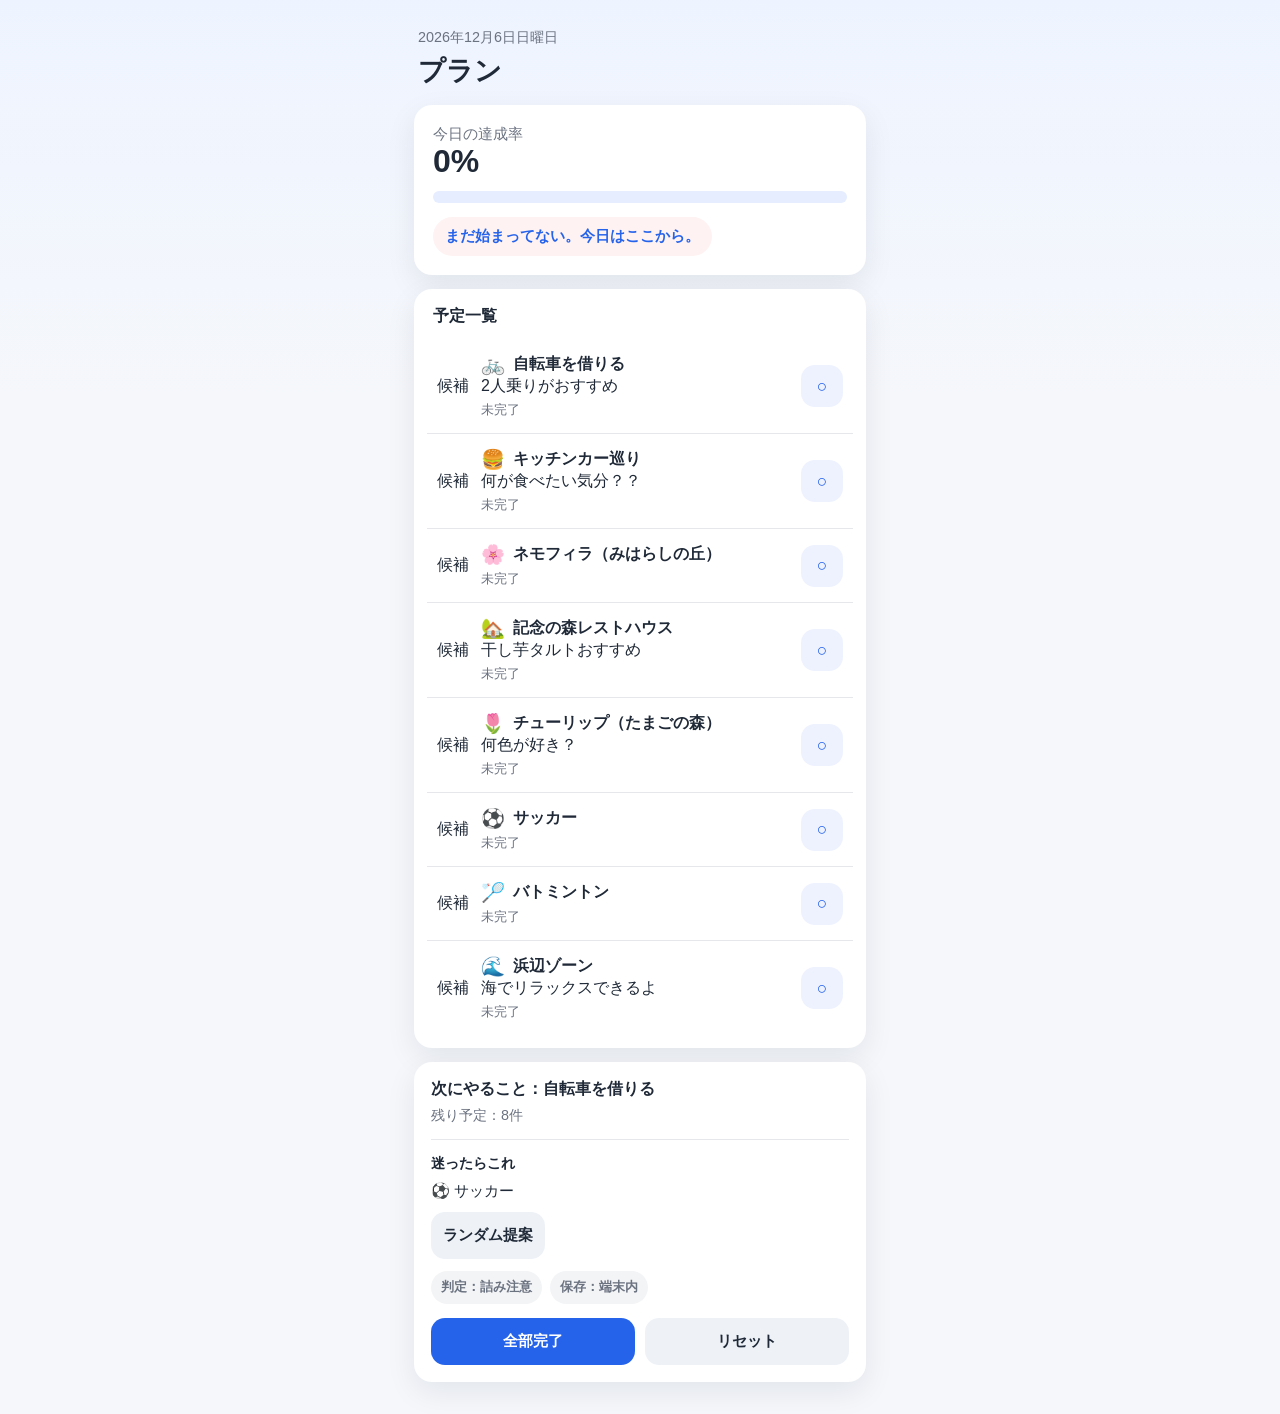
==== index.html @ eedf445a "first commit" ====
<!DOCTYPE html>
<html lang="ja">
  <head>
    <meta charset="UTF-8" />
    <meta
      name="viewport"
      content="width=device-width, initial-scale=1.0, viewport-fit=cover"
    />
    <title>ひたち海浜プラン</title>
    <link rel="stylesheet" href="style.css" />
  </head>
  <body>
    <main class="app">
      <header class="header">
        <div class="date" id="todayLabel"></div>
        <h1 class="title">プラン</h1>
      </header>

      <section class="hero">
        <div class="progress-row">
          <div>
            <div class="progress-label">今日の達成率</div>
            <div class="progress-value" id="progressText">0%</div>
          </div>
        </div>

        <div class="progress-track">
          <div class="progress-bar" id="progressBar"></div>
        </div>

        <div class="status" id="statusMessage">
          まだ始まってない。今日はここから。
        </div>
      </section>

      <section class="task-list">
        <h2 class="section-title">予定一覧</h2>
        <div id="taskContainer"></div>
      </section>

      <section class="footer-card">
        <div class="next-task" id="nextTask">次にやること：読み込み中</div>
        <div class="footer-sub" id="remainingText">実行した件数：0件</div>

        <div class="random-box">
          <div class="random-title">迷ったらこれ</div>
          <div class="random-task" id="randomTask">まだ候補がないよ</div>
          <button class="btn secondary" id="randomBtn">ランダム提案</button>
        </div>

        <div class="badge-row">
          <div class="badge" id="lateBadge">判定：様子見</div>
          <div class="badge">保存：端末内</div>
        </div>

        <div class="actions">
          <button class="btn primary" id="markAllDoneBtn">全部完了</button>
          <button class="btn secondary" id="resetBtn">リセット</button>
        </div>
      </section>
    </main>

    <script src="script.js"></script>
  </body>
</html>
---- style.css ----
:root {
  --bg: #f5f7fb;
  --card: #ffffff;
  --text: #1f2937;
  --sub: #6b7280;
  --line: #e5e7eb;
  --accent: #2563eb;
  --good: #16a34a;
  --warn: #f59e0b;
  --bad: #dc2626;
  --shadow: 0 10px 30px rgba(15, 23, 42, 0.08);
  --radius: 18px;
}

* {
  box-sizing: border-box;
}

body {
  margin: 0;
  font-family: -apple-system, BlinkMacSystemFont, "Segoe UI", Roboto,
    "Hiragino Sans", "Hiragino Kaku Gothic ProN", "Noto Sans JP", sans-serif;
  background: linear-gradient(180deg, #eef4ff 0%, var(--bg) 28%, var(--bg) 100%);
  color: var(--text);
}

.app {
  max-width: 480px;
  margin: 0 auto;
  min-height: 100dvh;
  padding: 18px 14px 32px;
}

.header {
  padding: 10px 4px 2px;
}

.date {
  font-size: 0.9rem;
  color: var(--sub);
  margin-bottom: 6px;
}

.title {
  font-size: 1.7rem;
  font-weight: 800;
  margin: 0;
}

.hero,
.task-list,
.footer-card {
  background: var(--card);
  border-radius: var(--radius);
  box-shadow: var(--shadow);
  border: 1px solid rgba(255, 255, 255, 0.7);
}

.hero {
  margin-top: 14px;
  padding: 18px;
}

.progress-row {
  display: flex;
  justify-content: space-between;
  align-items: end;
  gap: 12px;
}

.progress-label {
  font-size: 0.95rem;
  color: var(--sub);
}

.progress-value {
  font-size: 2rem;
  font-weight: 800;
  line-height: 1;
}

.progress-track {
  width: 100%;
  height: 12px;
  border-radius: 999px;
  background: #e5edff;
  overflow: hidden;
  margin-top: 14px;
}

.progress-bar {
  height: 100%;
  width: 0%;
  border-radius: 999px;
  background: var(--accent);
  transition: width 0.25s ease;
  transition: width 0.3s ease, background 0.3s ease;
}

.status {
  margin-top: 14px;
  display: inline-flex;
  align-items: center;
  gap: 8px;
  padding: 10px 12px;
  border-radius: 999px;
  font-size: 0.92rem;
  font-weight: 700;
  background: #eff6ff;
  color: var(--accent);
}

.task-list {
  margin-top: 14px;
  padding: 12px;
}

.section-title {
  margin: 4px 6px 12px;
  font-size: 1rem;
  font-weight: 800;
}

.task {
  display: flex;
  align-items: center;
  gap: 12px;
  padding: 14px 10px;
  border-top: 1px solid var(--line);
}

.task:first-of-type {
  border-top: none;
}

.Candidate {
  min-width: 58px;
  font-weight: 800;
  font-size: 0.95rem;
}

.task-main {
  flex: 1;
  min-width: 0;
}

.task-title {
  font-size: 0.98rem;
  font-weight: 700;
  word-break: break-word;
}

.task-meta {
  margin-top: 4px;
  font-size: 0.82rem;
  color: var(--sub);
}

.check-btn {
  border: none;
  background: #eef2ff;
  color: var(--accent);
  width: 42px;
  height: 42px;
  border-radius: 14px;
  font-size: 1.1rem;
  cursor: pointer;
  flex-shrink: 0;
}

.check-btn:active {
  transform: scale(0.98);
}

.task.done {
  opacity: 0.58;
}

.task.done .task-title {
  text-decoration: line-through;
}

.task.done .check-btn {
  background: #dcfce7;
  color: var(--good);
}

.footer-card {
  margin-top: 14px;
  padding: 16px;
}

.next-task {
  font-size: 1rem;
  font-weight: 800;
}

.footer-sub {
  font-size: 0.9rem;
  color: var(--sub);
  margin-top: 6px;
}

.actions {
  display: grid;
  grid-template-columns: 1fr 1fr;
  gap: 10px;
  margin-top: 14px;
}

.btn {
  border: none;
  border-radius: 14px;
  padding: 13px 12px;
  font-size: 0.95rem;
  font-weight: 800;
  cursor: pointer;
}

.btn.primary {
  background: var(--accent);
  color: white;
}

.btn.secondary {
  background: #eef2f7;
  color: var(--text);
}

.badge-row {
  display: flex;
  flex-wrap: wrap;
  gap: 8px;
  margin-top: 12px;
}

.badge {
  background: #f3f4f6;
  color: var(--sub);
  border-radius: 999px;
  padding: 8px 10px;
  font-size: 0.8rem;
  font-weight: 700;
}

.task-title {
  display: flex;
  align-items: center;
  gap: 8px;
}

.icon {
  font-size: 1.2rem;
}

.random-box {
  margin-top: 14px;
  padding-top: 14px;
  border-top: 1px solid var(--line);
}

.random-title {
  font-size: 0.9rem;
  font-weight: 800;
}

.random-task {
  margin-top: 8px;
  font-size: 0.95rem;
  color: var(--text);
}

#randomBtn {
  margin-top: 10px;
}

@media (max-width: 360px) {
  .title {
    font-size: 1.45rem;
  }

  .progress-value {
    font-size: 1.7rem;
  }

  .time {
    min-width: 52px;
    font-size: 0.9rem;
  }
}
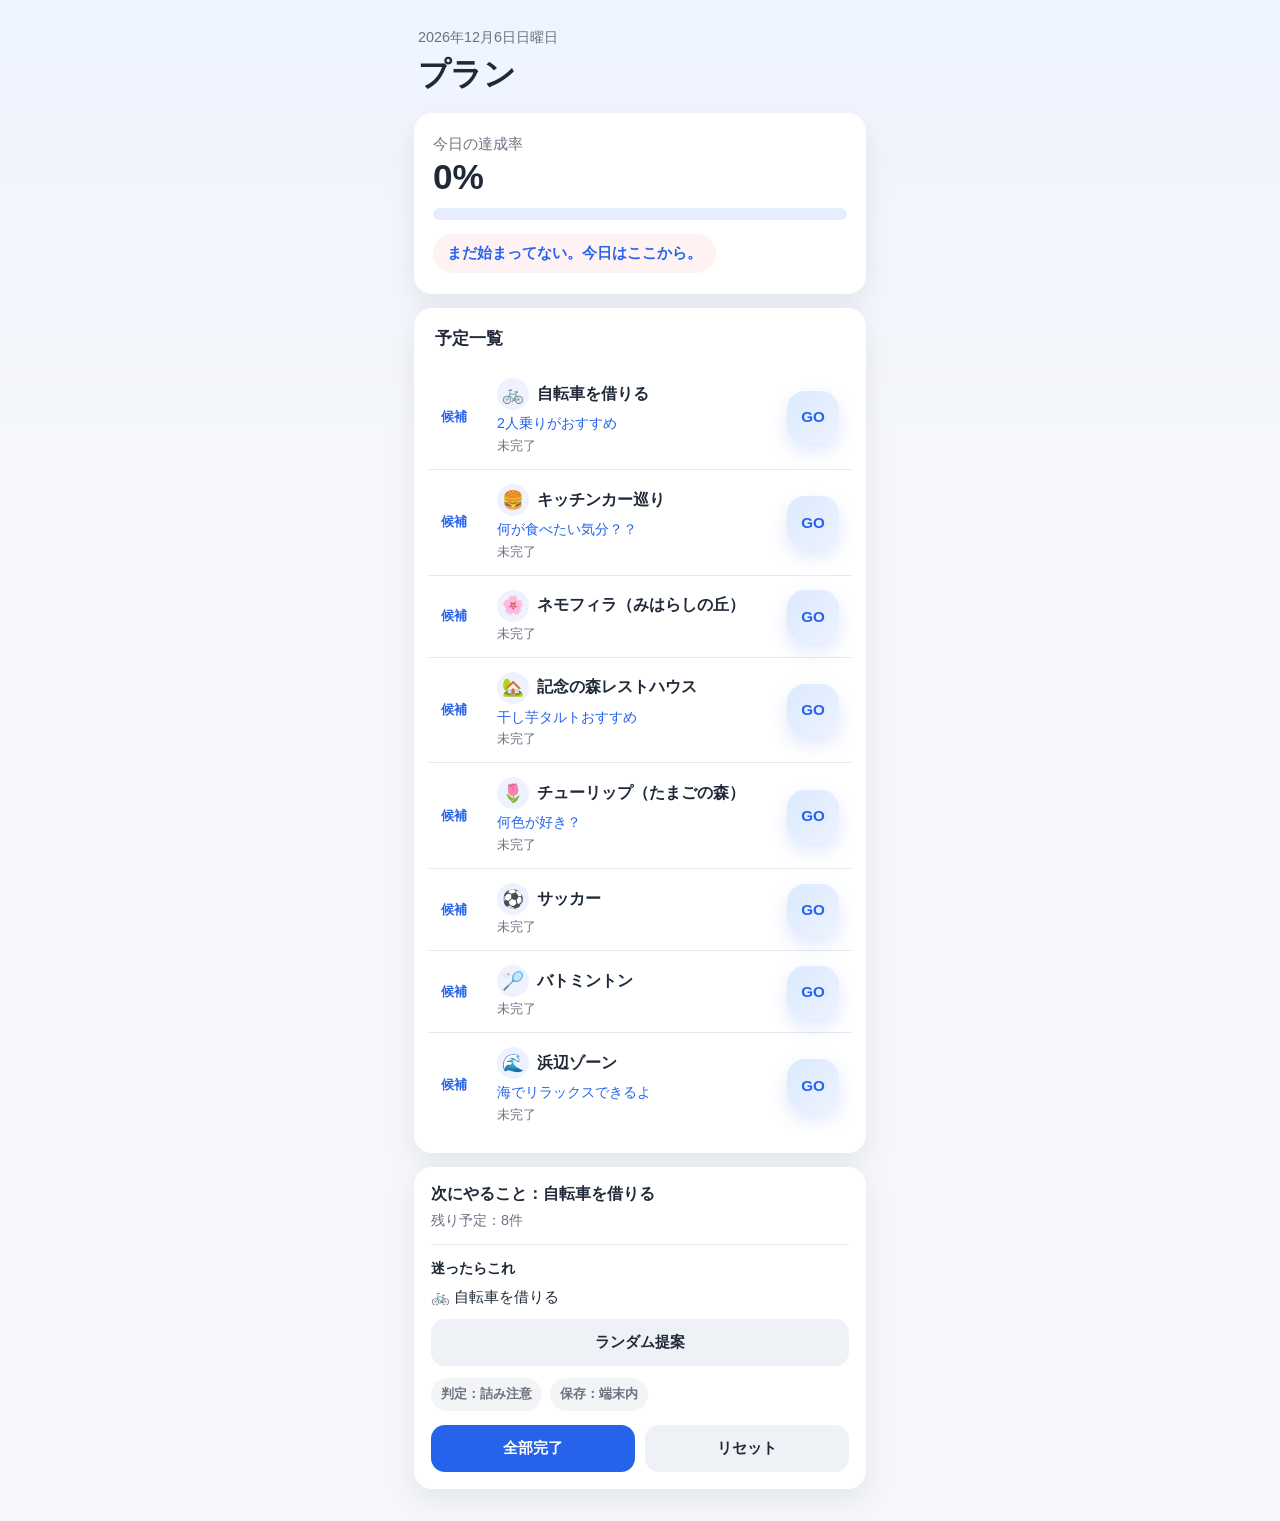
==== commit 8d9bc548: "あ" ====
--- a/index.html
+++ b/index.html
@@ -6,7 +6,7 @@
       name="viewport"
       content="width=device-width, initial-scale=1.0, viewport-fit=cover"
     />
-    <title>ひたち海浜プラン</title>
+    <title>休日プラン</title>
     <link rel="stylesheet" href="style.css" />
   </head>
   <body>
--- a/style.css
+++ b/style.css
@@ -42,9 +42,10 @@
 }
 
 .title {
-  font-size: 1.7rem;
+  font-size: 2rem;
   font-weight: 800;
   margin: 0;
+  letter-spacing: -0.02em;
 }
 
 .hero,
@@ -58,7 +59,7 @@
 
 .hero {
   margin-top: 14px;
-  padding: 18px;
+  padding: 20px 18px;
 }
 
 .progress-row {
@@ -74,9 +75,10 @@
 }
 
 .progress-value {
-  font-size: 2rem;
+  font-size: 2.2rem;
   font-weight: 800;
   line-height: 1;
+  margin-top: 4px;
 }
 
 .progress-track {
@@ -93,7 +95,6 @@
   width: 0%;
   border-radius: 999px;
   background: var(--accent);
-  transition: width 0.25s ease;
   transition: width 0.3s ease, background 0.3s ease;
 }
 
@@ -102,7 +103,7 @@
   display: inline-flex;
   align-items: center;
   gap: 8px;
-  padding: 10px 12px;
+  padding: 10px 14px;
   border-radius: 999px;
   font-size: 0.92rem;
   font-weight: 700;
@@ -112,12 +113,12 @@
 
 .task-list {
   margin-top: 14px;
-  padding: 12px;
+  padding: 14px;
 }
 
 .section-title {
-  margin: 4px 6px 12px;
-  font-size: 1rem;
+  margin: 4px 6px 14px;
+  font-size: 1.05rem;
   font-weight: 800;
 }
 
@@ -125,18 +126,30 @@
   display: flex;
   align-items: center;
   gap: 12px;
-  padding: 14px 10px;
+  padding: 14px 12px;
   border-top: 1px solid var(--line);
+  transition: background 0.2s ease, transform 0.15s ease, opacity 0.2s ease;
 }
 
 .task:first-of-type {
   border-top: none;
 }
 
-.Candidate {
-  min-width: 58px;
-  font-weight: 800;
-  font-size: 0.95rem;
+.task:hover {
+  background: #f8fafc;
+}
+
+.task.done {
+  background: #f0fdf4;
+  opacity: 0.78;
+}
+
+.candidate {
+  min-width: 44px;
+  font-size: 0.82rem;
+  font-weight: 700;
+  color: var(--accent);
+  flex-shrink: 0;
 }
 
 .task-main {
@@ -145,39 +158,69 @@
 }
 
 .task-title {
-  font-size: 0.98rem;
-  font-weight: 700;
+  display: flex;
+  align-items: center;
+  gap: 8px;
+  font-size: 1rem;
+  font-weight: 800;
+  line-height: 1.4;
   word-break: break-word;
+}
+
+.icon {
+  width: 32px;
+  height: 32px;
+  display: inline-flex;
+  align-items: center;
+  justify-content: center;
+  background: #eef2ff;
+  border-radius: 999px;
+  font-size: 1.1rem;
+  flex-shrink: 0;
+}
+
+.task-advice {
+  margin-top: 4px;
+  font-size: 0.88rem;
+  color: #2563eb;
+  line-height: 1.4;
 }
 
 .task-meta {
   margin-top: 4px;
-  font-size: 0.82rem;
+  font-size: 0.8rem;
   color: var(--sub);
 }
 
 .check-btn {
   border: none;
-  background: #eef2ff;
-  color: var(--accent);
-  width: 42px;
-  height: 42px;
-  border-radius: 14px;
-  font-size: 1.1rem;
+  background: linear-gradient(135deg, #dbeafe, #eef2ff);
+  color: #2563eb;
+  width: 52px;
+  height: 52px;
+  border-radius: 18px;
+  font-size: 0.95rem;
+  font-weight: 800;
   cursor: pointer;
-  flex-shrink: 0;
+  transition: transform 0.12s ease, box-shadow 0.2s ease, background 0.2s ease;
+  box-shadow: 0 8px 18px rgba(37, 99, 235, 0.15);
 }
 
 .check-btn:active {
-  transform: scale(0.98);
-}
-
-.task.done {
-  opacity: 0.58;
+  transform: scale(0.88);
+}
+
+.task.done .check-btn {
+  background: linear-gradient(135deg, #bbf7d0, #dcfce7);
+  color: #15803d;
 }
 
 .task.done .task-title {
   text-decoration: line-through;
+}
+
+.task.done .icon {
+  background: #dcfce7;
 }
 
 .task.done .check-btn {
@@ -199,6 +242,40 @@
   font-size: 0.9rem;
   color: var(--sub);
   margin-top: 6px;
+}
+
+.badge-row {
+  display: flex;
+  flex-wrap: wrap;
+  gap: 8px;
+  margin-top: 12px;
+}
+
+.badge {
+  background: #f3f4f6;
+  color: var(--sub);
+  border-radius: 999px;
+  padding: 8px 10px;
+  font-size: 0.8rem;
+  font-weight: 700;
+}
+
+.random-box {
+  margin-top: 14px;
+  padding-top: 14px;
+  border-top: 1px solid var(--line);
+}
+
+.random-title {
+  font-size: 0.9rem;
+  font-weight: 800;
+}
+
+.random-task {
+  margin-top: 8px;
+  font-size: 0.95rem;
+  color: var(--text);
+  line-height: 1.5;
 }
 
 .actions {
@@ -215,6 +292,11 @@
   font-size: 0.95rem;
   font-weight: 800;
   cursor: pointer;
+  transition: transform 0.15s ease, opacity 0.2s ease;
+}
+
+.btn:active {
+  transform: scale(0.97);
 }
 
 .btn.primary {
@@ -227,64 +309,60 @@
   color: var(--text);
 }
 
-.badge-row {
-  display: flex;
-  flex-wrap: wrap;
-  gap: 8px;
-  margin-top: 12px;
-}
-
-.badge {
-  background: #f3f4f6;
-  color: var(--sub);
-  border-radius: 999px;
-  padding: 8px 10px;
-  font-size: 0.8rem;
-  font-weight: 700;
-}
-
-.task-title {
-  display: flex;
-  align-items: center;
-  gap: 8px;
-}
-
-.icon {
-  font-size: 1.2rem;
-}
-
-.random-box {
-  margin-top: 14px;
-  padding-top: 14px;
-  border-top: 1px solid var(--line);
-}
-
-.random-title {
-  font-size: 0.9rem;
-  font-weight: 800;
-}
-
-.random-task {
-  margin-top: 8px;
-  font-size: 0.95rem;
-  color: var(--text);
-}
-
 #randomBtn {
   margin-top: 10px;
+  width: 100%;
+}
+
+.sparkle {
+  position: fixed;
+  pointer-events: none;
+  font-size: 1.2rem;
+  animation: pop 700ms ease forwards;
+  z-index: 9999;
+}
+
+@keyframes pop {
+  0% {
+    opacity: 0;
+    transform: translate(-50%, -50%) scale(0.5);
+  }
+  30% {
+    opacity: 1;
+    transform: translate(-50%, -80%) scale(1.2);
+  }
+  100% {
+    opacity: 0;
+    transform: translate(-50%, -140%) scale(1.4);
+  }
 }
 
 @media (max-width: 360px) {
   .title {
-    font-size: 1.45rem;
+    font-size: 1.7rem;
   }
 
   .progress-value {
-    font-size: 1.7rem;
-  }
-
-  .time {
-    min-width: 52px;
-    font-size: 0.9rem;
+    font-size: 1.9rem;
+  }
+
+  .candidate {
+    min-width: 38px;
+    font-size: 0.76rem;
+  }
+
+  .task-title {
+    font-size: 0.95rem;
+  }
+
+  .icon {
+    width: 30px;
+    height: 30px;
+    font-size: 1rem;
+  }
+
+  .check-btn {
+    width: 40px;
+    height: 40px;
   }
 }
